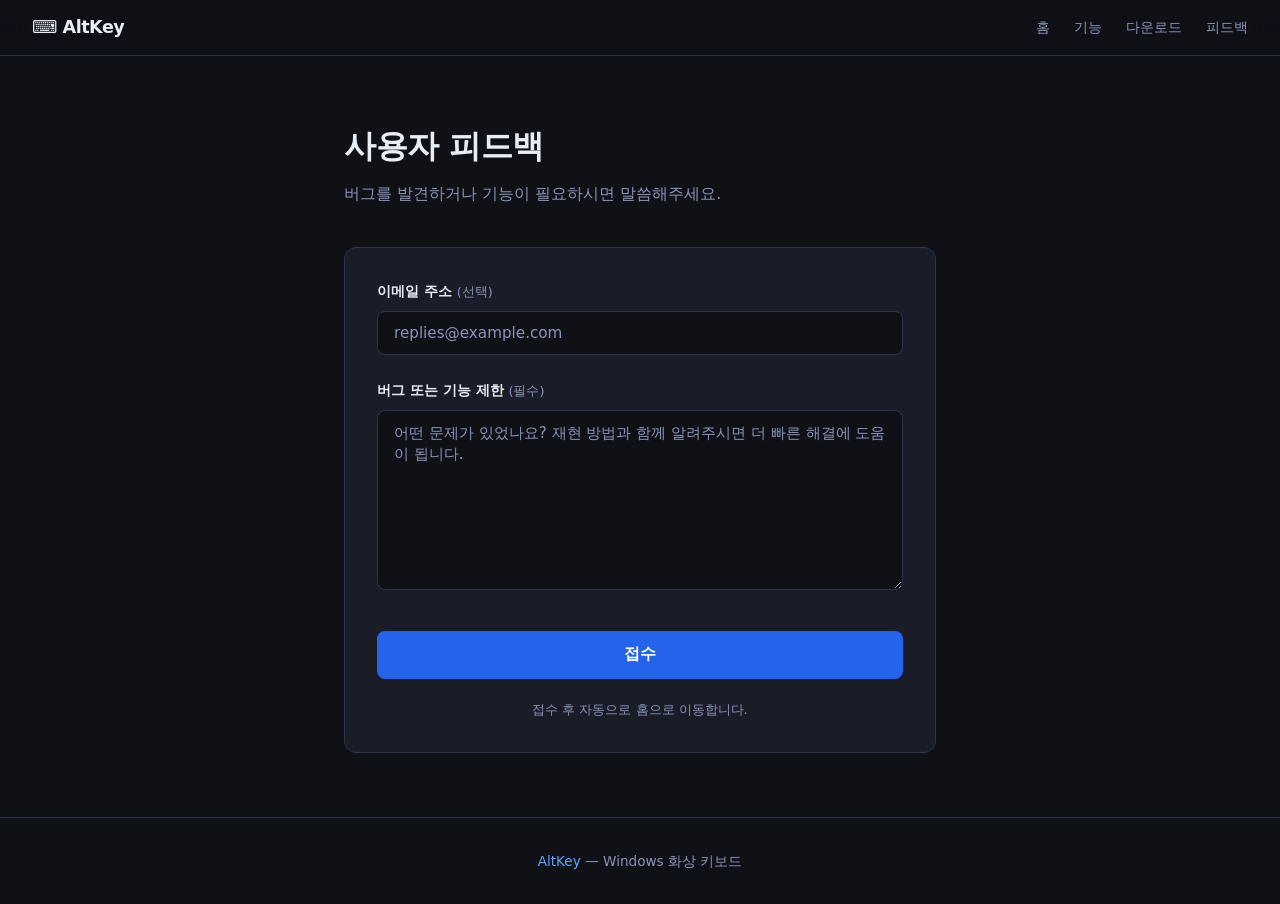
==== docs/feedback.html @ d1c34fd7 "feat: add documentation site and update gitignore to include project files" ====
<!DOCTYPE html>
<html lang="ko">

<head>
  <meta charset="UTF-8" />
  <meta name="viewport" content="width=device-width, initial-scale=1.0" />
  <title>사용자 피드백 — AltKey</title>
  <link rel="icon"
    href="data:image/svg+xml,<svg xmlns='http://www.w3.org/2000/svg' viewBox='0 0 100 100'><text y='.9em' font-size='90'>⌨</text></svg>">

  <style>
    :root {
      --bg: #0f1117;
      --surface: #1a1d27;
      --surface2: #21253a;
      --border: #2e334d;
      --accent: #2563eb;
      --accent-h: #3b7bff;
      --text: #e8ecf5;
      --text-muted: #8b93b8;
      --radius: 12px;
      --radius-sm: 8px;
    }

    *,
    *::before,
    *::after {
      box-sizing: border-box;
      margin: 0;
      padding: 0;
    }

    body {
      font-family: 'Pretendard', 'Apple SD Gothic Neo', 'Noto Sans KR', system-ui, sans-serif;
      background: var(--bg);
      color: var(--text);
      line-height: 1.65;
      min-height: 100vh;
    }

    nav {
      position: sticky;
      top: 0;
      z-index: 100;
      display: flex;
      align-items: center;
      justify-content: space-between;
      padding: 0 2rem;
      height: 56px;
      background: rgba(15, 17, 23, 0.82);
      backdrop-filter: blur(16px);
      border-bottom: 1px solid var(--border);
    }

    .nav-logo {
      font-size: 1.1rem;
      font-weight: 700;
      letter-spacing: -0.5px;
      color: var(--text);
      text-decoration: none;
    }

    .nav-links {
      display: flex;
      gap: 1.5rem;
    }

    .nav-links a {
      color: var(--text-muted);
      text-decoration: none;
      font-size: 0.9rem;
      transition: color 0.15s;
    }

    .nav-links a:hover {
      color: var(--text);
    }

    .container {
      max-width: 640px;
      margin: 0 auto;
      padding: 4rem 1.5rem;
    }

    .page-header {
      margin-bottom: 2.5rem;
    }

    .page-header h1 {
      font-size: 2rem;
      font-weight: 800;
      letter-spacing: -0.5px;
      margin-bottom: 0.5rem;
    }

    .page-header p {
      color: var(--text-muted);
      font-size: 1rem;
    }

    .form-card {
      background: var(--surface);
      border: 1px solid var(--border);
      border-radius: var(--radius);
      padding: 2rem;
    }

    .form-group {
      margin-bottom: 1.5rem;
    }

    .form-group:last-of-type {
      margin-bottom: 2rem;
    }

    label {
      display: block;
      font-size: 0.875rem;
      font-weight: 600;
      margin-bottom: 0.5rem;
      color: var(--text);
    }

    label .optional {
      font-weight: 400;
      color: var(--text-muted);
      font-size: 0.8rem;
    }

    input[type="email"],
    textarea {
      width: 100%;
      padding: 0.75rem 1rem;
      background: var(--bg);
      border: 1px solid var(--border);
      border-radius: var(--radius-sm);
      color: var(--text);
      font-size: 0.95rem;
      font-family: inherit;
      transition: border-color 0.15s, box-shadow 0.15s;
      resize: vertical;
    }

    input[type="email"]:focus,
    textarea:focus {
      outline: none;
      border-color: var(--accent);
      box-shadow: 0 0 0 3px rgba(37, 99, 235, 0.2);
    }

    textarea {
      min-height: 180px;
    }

    input[type="email"]::placeholder,
    textarea::placeholder {
      color: var(--text-muted);
    }

    .btn-submit {
      width: 100%;
      padding: 0.85rem 1.5rem;
      background: var(--accent);
      color: #fff;
      border: none;
      border-radius: var(--radius-sm);
      font-size: 1rem;
      font-weight: 600;
      cursor: pointer;
      transition: background 0.15s, transform 0.15s;
    }

    .btn-submit:hover {
      background: var(--accent-h);
      transform: translateY(-1px);
    }

    .btn-submit:active {
      transform: translateY(0);
    }

    .form-note {
      margin-top: 1.25rem;
      font-size: 0.8rem;
      color: var(--text-muted);
      text-align: center;
    }

    footer {
      border-top: 1px solid var(--border);
      padding: 2rem 1.5rem;
      text-align: center;
    }

    footer p {
      font-size: 0.85rem;
      color: var(--text-muted);
    }

    footer a {
      color: #60a5fa;
      text-decoration: none;
    }

    footer a:hover {
      text-decoration: underline;
    }

    @media (max-width: 640px) {
      .nav-links {
        display: none;
      }

      .container {
        padding: 2.5rem 1rem;
      }

      .form-card {
        padding: 1.5rem;
      }
    }
  </style>
</head>

<body>

  <nav>
    <a class="nav-logo" href="index.html">⌨ AltKey</a>
    <div class="nav-links">
      <a href="index.html">홈</a>
      <a href="index.html#features">기능</a>
      <a href="index.html#download">다운로드</a>
      <a href="feedback.html">피드백</a>
    </div>
  </nav>

  <div class="container">
    <div class="page-header">
      <h1>사용자 피드백</h1>
      <p>버그를 발견하거나 기능이 필요하시면 말씀해주세요.</p>
    </div>

    <div class="form-card">
      <form action="https://forminit.com/f/rqc5cwhzn1n" method="POST">
        <div class="form-group">
          <label for="email">이메일 주소 <span class="optional">(선택)</span></label>
          <input type="email" id="email" name="fi-sender-email" placeholder="replies@example.com" />
        </div>

        <div class="form-group">
          <label for="content">버그 또는 기능 제한 <span class="optional">(필수)</span></label>
          <textarea id="content" name="fi-text-content" placeholder="어떤 문제가 있었나요? 재현 방법과 함께 알려주시면 더 빠른 해결에 도움이 됩니다."
            required></textarea>
        </div>

        <button type="submit" class="btn-submit">접수</button>

        <p class="form-note">접수 후 자동으로 홈으로 이동합니다.</p>
      </form>
    </div>
  </div>

  <footer>
    <p><a href="index.html">AltKey</a> — Windows 화상 키보드</p>
  </footer>

</body>

</html>
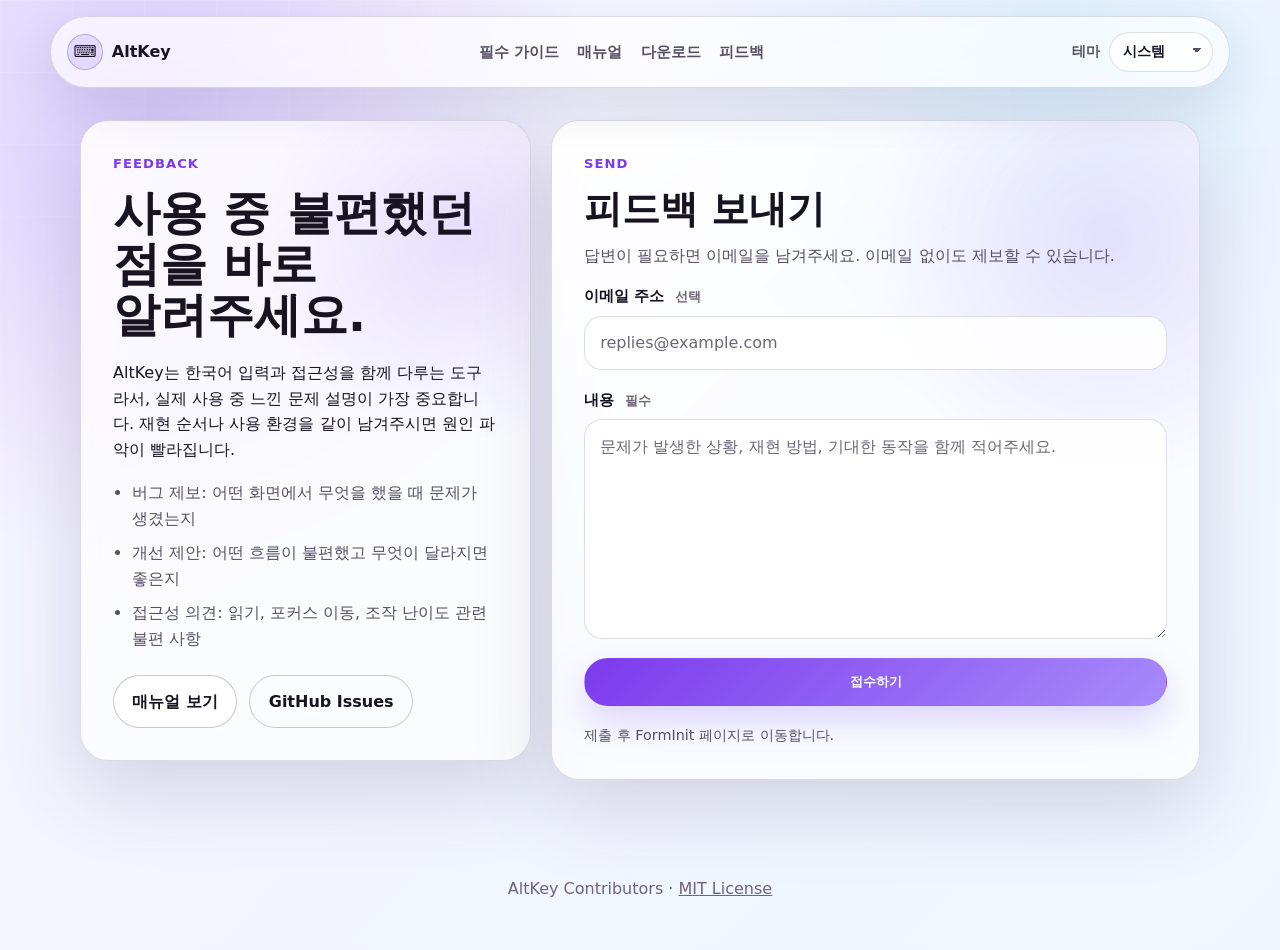
==== commit a53625cd: "refactor(docs): restructure feedback page with lighter theme and updated metadata" ====
--- a/docs/feedback.html
+++ b/docs/feedback.html
@@ -4,266 +4,96 @@
 <head>
   <meta charset="UTF-8" />
   <meta name="viewport" content="width=device-width, initial-scale=1.0" />
-  <title>사용자 피드백 — AltKey</title>
+  <meta name="theme-color" content="#f7f3ff" />
+  <title>사용자 피드백 | AltKey</title>
+  <meta name="description" content="AltKey 사용 중 발견한 버그, 개선 제안, 접근성 의견을 간단히 전달할 수 있는 피드백 페이지입니다." />
+  <meta property="og:title" content="사용자 피드백 | AltKey" />
+  <meta property="og:description" content="버그 제보, 개선 제안, 접근성 의견을 AltKey에 바로 전달할 수 있습니다." />
+  <meta property="og:type" content="website" />
   <link rel="icon"
     href="data:image/svg+xml,<svg xmlns='http://www.w3.org/2000/svg' viewBox='0 0 100 100'><text y='.9em' font-size='90'>⌨</text></svg>">
-
-  <style>
-    :root {
-      --bg: #0f1117;
-      --surface: #1a1d27;
-      --surface2: #21253a;
-      --border: #2e334d;
-      --accent: #2563eb;
-      --accent-h: #3b7bff;
-      --text: #e8ecf5;
-      --text-muted: #8b93b8;
-      --radius: 12px;
-      --radius-sm: 8px;
-    }
-
-    *,
-    *::before,
-    *::after {
-      box-sizing: border-box;
-      margin: 0;
-      padding: 0;
-    }
-
-    body {
-      font-family: 'Pretendard', 'Apple SD Gothic Neo', 'Noto Sans KR', system-ui, sans-serif;
-      background: var(--bg);
-      color: var(--text);
-      line-height: 1.65;
-      min-height: 100vh;
-    }
-
-    nav {
-      position: sticky;
-      top: 0;
-      z-index: 100;
-      display: flex;
-      align-items: center;
-      justify-content: space-between;
-      padding: 0 2rem;
-      height: 56px;
-      background: rgba(15, 17, 23, 0.82);
-      backdrop-filter: blur(16px);
-      border-bottom: 1px solid var(--border);
-    }
-
-    .nav-logo {
-      font-size: 1.1rem;
-      font-weight: 700;
-      letter-spacing: -0.5px;
-      color: var(--text);
-      text-decoration: none;
-    }
-
-    .nav-links {
-      display: flex;
-      gap: 1.5rem;
-    }
-
-    .nav-links a {
-      color: var(--text-muted);
-      text-decoration: none;
-      font-size: 0.9rem;
-      transition: color 0.15s;
-    }
-
-    .nav-links a:hover {
-      color: var(--text);
-    }
-
-    .container {
-      max-width: 640px;
-      margin: 0 auto;
-      padding: 4rem 1.5rem;
-    }
-
-    .page-header {
-      margin-bottom: 2.5rem;
-    }
-
-    .page-header h1 {
-      font-size: 2rem;
-      font-weight: 800;
-      letter-spacing: -0.5px;
-      margin-bottom: 0.5rem;
-    }
-
-    .page-header p {
-      color: var(--text-muted);
-      font-size: 1rem;
-    }
-
-    .form-card {
-      background: var(--surface);
-      border: 1px solid var(--border);
-      border-radius: var(--radius);
-      padding: 2rem;
-    }
-
-    .form-group {
-      margin-bottom: 1.5rem;
-    }
-
-    .form-group:last-of-type {
-      margin-bottom: 2rem;
-    }
-
-    label {
-      display: block;
-      font-size: 0.875rem;
-      font-weight: 600;
-      margin-bottom: 0.5rem;
-      color: var(--text);
-    }
-
-    label .optional {
-      font-weight: 400;
-      color: var(--text-muted);
-      font-size: 0.8rem;
-    }
-
-    input[type="email"],
-    textarea {
-      width: 100%;
-      padding: 0.75rem 1rem;
-      background: var(--bg);
-      border: 1px solid var(--border);
-      border-radius: var(--radius-sm);
-      color: var(--text);
-      font-size: 0.95rem;
-      font-family: inherit;
-      transition: border-color 0.15s, box-shadow 0.15s;
-      resize: vertical;
-    }
-
-    input[type="email"]:focus,
-    textarea:focus {
-      outline: none;
-      border-color: var(--accent);
-      box-shadow: 0 0 0 3px rgba(37, 99, 235, 0.2);
-    }
-
-    textarea {
-      min-height: 180px;
-    }
-
-    input[type="email"]::placeholder,
-    textarea::placeholder {
-      color: var(--text-muted);
-    }
-
-    .btn-submit {
-      width: 100%;
-      padding: 0.85rem 1.5rem;
-      background: var(--accent);
-      color: #fff;
-      border: none;
-      border-radius: var(--radius-sm);
-      font-size: 1rem;
-      font-weight: 600;
-      cursor: pointer;
-      transition: background 0.15s, transform 0.15s;
-    }
-
-    .btn-submit:hover {
-      background: var(--accent-h);
-      transform: translateY(-1px);
-    }
-
-    .btn-submit:active {
-      transform: translateY(0);
-    }
-
-    .form-note {
-      margin-top: 1.25rem;
-      font-size: 0.8rem;
-      color: var(--text-muted);
-      text-align: center;
-    }
-
-    footer {
-      border-top: 1px solid var(--border);
-      padding: 2rem 1.5rem;
-      text-align: center;
-    }
-
-    footer p {
-      font-size: 0.85rem;
-      color: var(--text-muted);
-    }
-
-    footer a {
-      color: #60a5fa;
-      text-decoration: none;
-    }
-
-    footer a:hover {
-      text-decoration: underline;
-    }
-
-    @media (max-width: 640px) {
-      .nav-links {
-        display: none;
-      }
-
-      .container {
-        padding: 2.5rem 1rem;
-      }
-
-      .form-card {
-        padding: 1.5rem;
-      }
-    }
-  </style>
+  <link rel="stylesheet" href="styles.css" />
 </head>
 
 <body>
+  <header class="site-header">
+    <a class="brand" href="index.html" aria-label="AltKey 소개 페이지">
+      <span class="brand-mark">⌨</span>
+      <span>AltKey</span>
+    </a>
 
-  <nav>
-    <a class="nav-logo" href="index.html">⌨ AltKey</a>
-    <div class="nav-links">
-      <a href="index.html">홈</a>
-      <a href="index.html#features">기능</a>
+    <nav class="top-nav" aria-label="주요 링크">
+      <a href="index.html#guide">필수 가이드</a>
+      <a href="index.html#manual">매뉴얼</a>
       <a href="index.html#download">다운로드</a>
-      <a href="feedback.html">피드백</a>
+      <a href="feedback.html" aria-current="page">피드백</a>
+    </nav>
+
+    <div class="theme-switcher">
+      <label for="theme-select">테마</label>
+      <select id="theme-select" class="theme-select" aria-label="페이지 테마 선택">
+        <option value="system">시스템</option>
+        <option value="light">라이트</option>
+        <option value="dark">다크</option>
+        <option value="high-contrast">고대비</option>
+      </select>
     </div>
-  </nav>
+  </header>
 
-  <div class="container">
-    <div class="page-header">
-      <h1>사용자 피드백</h1>
-      <p>버그를 발견하거나 기능이 필요하시면 말씀해주세요.</p>
-    </div>
+  <main class="subpage-main">
+    <section class="section-shell" aria-labelledby="feedback-title">
+      <div class="feedback-layout">
+        <article class="glass-panel feedback-intro">
+          <p class="eyebrow">Feedback</p>
+          <h1 id="feedback-title">사용 중 불편했던 점을 바로 알려주세요.</h1>
+          <p>
+            AltKey는 한국어 입력과 접근성을 함께 다루는 도구라서, 실제 사용 중 느낀 문제 설명이 가장 중요합니다.
+            재현 순서나 사용 환경을 같이 남겨주시면 원인 파악이 빨라집니다.
+          </p>
 
-    <div class="form-card">
-      <form action="https://forminit.com/f/rqc5cwhzn1n" method="POST">
-        <div class="form-group">
-          <label for="email">이메일 주소 <span class="optional">(선택)</span></label>
-          <input type="email" id="email" name="fi-sender-email" placeholder="replies@example.com" />
-        </div>
+          <ul class="feedback-list">
+            <li>버그 제보: 어떤 화면에서 무엇을 했을 때 문제가 생겼는지</li>
+            <li>개선 제안: 어떤 흐름이 불편했고 무엇이 달라지면 좋은지</li>
+            <li>접근성 의견: 읽기, 포커스 이동, 조작 난이도 관련 불편 사항</li>
+          </ul>
 
-        <div class="form-group">
-          <label for="content">버그 또는 기능 제한 <span class="optional">(필수)</span></label>
-          <textarea id="content" name="fi-text-content" placeholder="어떤 문제가 있었나요? 재현 방법과 함께 알려주시면 더 빠른 해결에 도움이 됩니다."
-            required></textarea>
-        </div>
+          <div class="page-link-row" aria-label="관련 페이지">
+            <a class="button secondary" href="index.html#manual">매뉴얼 보기</a>
+            <a class="button ghost" href="https://github.com/CrowKing63/AltKey/issues">GitHub Issues</a>
+          </div>
+        </article>
 
-        <button type="submit" class="btn-submit">접수</button>
+        <article class="glass-panel feedback-form-panel" aria-labelledby="feedback-form-title">
+          <p class="eyebrow">Send</p>
+          <h2 id="feedback-form-title">피드백 보내기</h2>
+          <p class="field-help">답변이 필요하면 이메일을 남겨주세요. 이메일 없이도 제보할 수 있습니다.</p>
 
-        <p class="form-note">접수 후 자동으로 홈으로 이동합니다.</p>
-      </form>
-    </div>
-  </div>
+          <form class="feedback-form" action="https://forminit.com/f/rqc5cwhzn1n" method="POST">
+            <div class="form-group">
+              <label class="field-label" for="email">이메일 주소 <span class="optional">선택</span></label>
+              <input class="text-input" type="email" id="email" name="fi-sender-email"
+                placeholder="replies@example.com" autocomplete="email" />
+            </div>
 
-  <footer>
-    <p><a href="index.html">AltKey</a> — Windows 화상 키보드</p>
+            <div class="form-group">
+              <label class="field-label" for="content">내용 <span class="required">필수</span></label>
+              <textarea class="text-input" id="content" name="fi-text-content"
+                placeholder="문제가 발생한 상황, 재현 방법, 기대한 동작을 함께 적어주세요." required></textarea>
+            </div>
+
+            <button type="submit" class="button primary">접수하기</button>
+            <p class="form-note">제출 후 FormInit 페이지로 이동합니다.</p>
+          </form>
+        </article>
+      </div>
+    </section>
+  </main>
+
+  <footer class="site-footer">
+    <p>AltKey Contributors · <a href="https://github.com/CrowKing63/AltKey/blob/main/LICENSE">MIT License</a></p>
   </footer>
 
+  <script src="main.js" defer></script>
 </body>
 
-</html>+</html>
--- a/docs/styles.css
+++ b/docs/styles.css
@@ -0,0 +1,701 @@
+:root {
+  --bg: #f7f3ff;
+  --bg-2: #eef7ff;
+  --surface: rgba(255, 255, 255, 0.68);
+  --surface-strong: rgba(255, 255, 255, 0.86);
+  --surface-fallback: #ffffff;
+  --border: rgba(87, 72, 119, 0.18);
+  --border-strong: rgba(95, 76, 142, 0.32);
+  --accent: #a78bfa;
+  --accent-strong: #7c3aed;
+  --accent-soft: rgba(167, 139, 250, 0.24);
+  --accent-glow: rgba(167, 139, 250, 0.36);
+  --text: #171321;
+  --text-muted: #574f63;
+  --text-subtle: #6d6578;
+  --shadow: 0 28px 80px rgba(65, 49, 96, 0.18);
+  --inner-light: rgba(255, 255, 255, 0.72);
+  --radius: 28px;
+  --radius-sm: 18px;
+  color-scheme: light;
+}
+
+:root[data-theme="dark"] {
+  --bg: #071818;
+  --bg-2: #0d1f28;
+  --surface: rgba(9, 31, 34, 0.68);
+  --surface-strong: rgba(14, 45, 48, 0.84);
+  --surface-fallback: #0b2023;
+  --border: rgba(99, 255, 225, 0.16);
+  --border-strong: rgba(94, 234, 212, 0.36);
+  --accent: #5eead4;
+  --accent-strong: #2dd4bf;
+  --accent-soft: rgba(45, 212, 191, 0.18);
+  --accent-glow: rgba(45, 212, 191, 0.28);
+  --text: #f0fffb;
+  --text-muted: #b9d8d5;
+  --text-subtle: #91b9b5;
+  --shadow: 0 30px 90px rgba(0, 0, 0, 0.42);
+  --inner-light: rgba(255, 255, 255, 0.15);
+  color-scheme: dark;
+}
+
+:root[data-theme="high-contrast"] {
+  --bg: #000000;
+  --bg-2: #000000;
+  --surface: #000000;
+  --surface-strong: #000000;
+  --surface-fallback: #000000;
+  --border: #ffffff;
+  --border-strong: #fff86b;
+  --accent: #fff86b;
+  --accent-strong: #fff200;
+  --accent-soft: #222200;
+  --accent-glow: transparent;
+  --text: #ffffff;
+  --text-muted: #ffffff;
+  --text-subtle: #f5f5f5;
+  --shadow: none;
+  --inner-light: transparent;
+  --radius: 14px;
+  --radius-sm: 10px;
+  color-scheme: dark;
+}
+
+*,
+*::before,
+*::after {
+  box-sizing: border-box;
+}
+
+html {
+  scroll-behavior: smooth;
+}
+
+body {
+  min-height: 100vh;
+  margin: 0;
+  font-family: "Pretendard", "Apple SD Gothic Neo", "Noto Sans KR", "Malgun Gothic", system-ui, sans-serif;
+  color: var(--text);
+  background:
+    radial-gradient(circle at 12% 12%, var(--accent-glow), transparent 28rem),
+    radial-gradient(circle at 82% 8%, rgba(125, 211, 252, 0.18), transparent 24rem),
+    linear-gradient(135deg, var(--bg) 0%, var(--bg-2) 100%);
+  line-height: 1.6;
+}
+
+body::before {
+  position: fixed;
+  inset: 0;
+  z-index: -1;
+  pointer-events: none;
+  content: "";
+  background-image:
+    linear-gradient(rgba(255, 255, 255, 0.18) 1px, transparent 1px),
+    linear-gradient(90deg, rgba(255, 255, 255, 0.14) 1px, transparent 1px);
+  background-size: 72px 72px;
+  mask-image: linear-gradient(to bottom, rgba(0, 0, 0, 0.7), transparent 72%);
+}
+
+a {
+  color: inherit;
+}
+
+img {
+  display: block;
+  max-width: 100%;
+}
+
+.site-header {
+  position: sticky;
+  top: 0;
+  z-index: 20;
+  display: grid;
+  grid-template-columns: auto 1fr auto;
+  gap: 1rem;
+  align-items: center;
+  width: min(1180px, calc(100% - 32px));
+  min-height: 72px;
+  margin: 16px auto 0;
+  padding: 0.75rem 1rem;
+  border: 1px solid var(--border);
+  border-radius: 999px;
+  background: var(--surface);
+  box-shadow: 0 18px 50px rgba(31, 27, 45, 0.1);
+}
+
+.brand,
+.top-nav,
+.theme-switcher,
+.hero-actions,
+.download-actions,
+.manual-links {
+  display: flex;
+  align-items: center;
+}
+
+.brand {
+  gap: 0.55rem;
+  min-width: max-content;
+  font-weight: 800;
+  text-decoration: none;
+}
+
+.brand-mark {
+  display: grid;
+  width: 2.25rem;
+  height: 2.25rem;
+  place-items: center;
+  border: 1px solid var(--border-strong);
+  border-radius: 50%;
+  background: var(--accent-soft);
+}
+
+.top-nav {
+  justify-content: center;
+  gap: 1.15rem;
+}
+
+.top-nav a {
+  color: var(--text-muted);
+  font-size: 0.94rem;
+  font-weight: 700;
+  text-decoration: none;
+}
+
+.top-nav a:hover,
+.top-nav a:focus-visible {
+  color: var(--text);
+}
+
+.theme-switcher {
+  gap: 0.55rem;
+  color: var(--text-muted);
+  font-size: 0.85rem;
+  font-weight: 700;
+}
+
+.theme-select {
+  min-width: 104px;
+  padding: 0.48rem 2rem 0.48rem 0.8rem;
+  border: 1px solid var(--border);
+  border-radius: 999px;
+  appearance: none;
+  color: var(--text);
+  background:
+    linear-gradient(45deg, transparent 50%, var(--text-muted) 50%),
+    linear-gradient(135deg, var(--text-muted) 50%, transparent 50%),
+    var(--surface-strong);
+  background-position:
+    calc(100% - 15px) calc(50% - 2px),
+    calc(100% - 10px) calc(50% - 2px),
+    0 0;
+  background-repeat: no-repeat;
+  background-size: 5px 5px, 5px 5px, auto;
+  font: inherit;
+}
+
+.section-shell {
+  width: min(1120px, calc(100% - 32px));
+  margin: 0 auto;
+}
+
+.hero {
+  display: grid;
+  grid-template-columns: minmax(0, 0.82fr) minmax(420px, 1.18fr);
+  gap: 2.5rem;
+  align-items: center;
+  padding: clamp(3.5rem, 7vw, 6rem) 0 4rem;
+}
+
+.hero-copy {
+  max-width: 620px;
+}
+
+.eyebrow {
+  margin: 0 0 0.8rem;
+  color: var(--accent-strong);
+  font-size: 0.82rem;
+  font-weight: 900;
+  letter-spacing: 0.08em;
+  text-transform: uppercase;
+}
+
+h1,
+h2,
+h3,
+p {
+  margin-top: 0;
+}
+
+h1,
+h2,
+h3,
+.eyebrow,
+.button,
+.top-nav a {
+  word-break: keep-all;
+  overflow-wrap: normal;
+}
+
+h1 {
+  margin-bottom: 1.25rem;
+  font-size: clamp(2.15rem, 3.7vw, 3.8rem);
+  line-height: 1.08;
+  letter-spacing: 0;
+}
+
+h2 {
+  margin-bottom: 0.8rem;
+  font-size: clamp(1.8rem, 3vw, 3rem);
+  line-height: 1.12;
+  letter-spacing: 0;
+}
+
+h3 {
+  margin-bottom: 0.55rem;
+  font-size: 1.15rem;
+}
+
+.hero-lead {
+  max-width: 34rem;
+  margin-bottom: 1.8rem;
+  color: var(--text-muted);
+  font-size: 1.08rem;
+}
+
+.hero-actions,
+.download-actions {
+  flex-wrap: wrap;
+  gap: 0.8rem;
+}
+
+.button {
+  display: inline-flex;
+  align-items: center;
+  justify-content: center;
+  min-height: 48px;
+  padding: 0.78rem 1.15rem;
+  border: 1px solid var(--border-strong);
+  border-radius: 999px;
+  font-weight: 850;
+  text-decoration: none;
+}
+
+.button.primary {
+  color: #ffffff;
+  background: linear-gradient(135deg, var(--accent-strong), var(--accent));
+  border-color: transparent;
+  box-shadow: 0 16px 36px var(--accent-glow);
+}
+
+:root[data-theme="high-contrast"] .button.primary {
+  color: #000000;
+  background: var(--accent);
+  box-shadow: none;
+}
+
+.button.secondary,
+.button.ghost {
+  color: var(--text);
+  background: var(--surface-strong);
+}
+
+.button.ghost {
+  background: transparent;
+}
+
+.glass-panel {
+  position: relative;
+  overflow: hidden;
+  border: 1px solid var(--border);
+  border-radius: var(--radius);
+  background: var(--surface-fallback);
+  box-shadow: var(--shadow);
+}
+
+@supports ((backdrop-filter: blur(22px)) or (-webkit-backdrop-filter: blur(22px))) {
+  .site-header,
+  .glass-panel {
+    background: var(--surface);
+    -webkit-backdrop-filter: blur(24px) saturate(1.45);
+    backdrop-filter: blur(24px) saturate(1.45);
+  }
+}
+
+.glass-panel::before {
+  position: absolute;
+  inset: 0;
+  z-index: 0;
+  pointer-events: none;
+  content: "";
+  background:
+    linear-gradient(135deg, var(--inner-light), transparent 42%),
+    radial-gradient(circle at 86% 18%, var(--accent-soft), transparent 32%);
+}
+
+.glass-panel > * {
+  position: relative;
+  z-index: 1;
+}
+
+.hero-visual {
+  margin: 0;
+  padding: 1rem;
+}
+
+.hero-visual img,
+.screenshot-card img {
+  width: 100%;
+  height: auto;
+  border-radius: calc(var(--radius) - 12px);
+  object-fit: contain;
+}
+
+figcaption {
+  margin-top: 0.75rem;
+  color: var(--text-subtle);
+  font-size: 0.92rem;
+  font-weight: 700;
+}
+
+.quick-guide,
+.showcase,
+.video-section,
+.manual,
+.download {
+  padding: 3.25rem 0;
+}
+
+.section-heading {
+  max-width: 640px;
+  margin-bottom: 1.35rem;
+}
+
+.section-heading p:last-child,
+.manual-panel p,
+.download-panel p {
+  color: var(--text-muted);
+}
+
+.guide-grid {
+  display: grid;
+  grid-template-columns: repeat(3, minmax(0, 1fr));
+  gap: 1rem;
+}
+
+.guide-card {
+  min-height: 220px;
+  padding: 1.35rem;
+}
+
+.step-number {
+  display: grid;
+  width: 2.4rem;
+  height: 2.4rem;
+  margin-bottom: 1.2rem;
+  place-items: center;
+  border: 1px solid var(--border-strong);
+  border-radius: 50%;
+  color: var(--accent-strong);
+  background: var(--accent-soft);
+  font-weight: 900;
+}
+
+.guide-card p,
+.download-panel p,
+.manual-panel p {
+  margin-bottom: 0;
+}
+
+.showcase-grid {
+  display: grid;
+  grid-template-columns: repeat(2, minmax(0, 1fr));
+  gap: 1.25rem;
+}
+
+.screenshot-card {
+  display: grid;
+  grid-template-rows: minmax(360px, 1fr) auto;
+  margin: 0;
+  padding: 1.15rem;
+}
+
+.screenshot-card.wide-screen {
+  grid-column: 1 / -1;
+  grid-template-rows: auto auto;
+}
+
+.screenshot-card img {
+  width: 100%;
+  height: 360px;
+  background: var(--surface-strong);
+  object-fit: contain;
+  object-position: top center;
+}
+
+.screenshot-card.wide-screen img {
+  height: auto;
+}
+
+.video-frame {
+  padding: 1rem;
+}
+
+.video-frame iframe {
+  display: block;
+  width: 100%;
+  aspect-ratio: 16 / 9;
+  border: 0;
+  border-radius: calc(var(--radius) - 12px);
+  background: #000000;
+}
+
+.manual-panel,
+.download-panel {
+  padding: clamp(1.5rem, 4vw, 3rem);
+}
+
+.subpage-main {
+  padding: 2rem 0 4rem;
+}
+
+.feedback-layout {
+  display: grid;
+  grid-template-columns: minmax(0, 0.82fr) minmax(0, 1.18fr);
+  gap: 1.25rem;
+  align-items: start;
+}
+
+.feedback-intro,
+.feedback-form-panel {
+  padding: clamp(1.4rem, 3vw, 2rem);
+}
+
+.feedback-intro p:last-child,
+.feedback-form-panel p:last-child,
+.field-help,
+.form-note {
+  color: var(--text-muted);
+}
+
+.feedback-list {
+  margin: 1.1rem 0 0;
+  padding-left: 1.2rem;
+  color: var(--text-muted);
+}
+
+.feedback-list li + li {
+  margin-top: 0.55rem;
+}
+
+.page-link-row {
+  display: flex;
+  flex-wrap: wrap;
+  gap: 0.75rem;
+  margin-top: 1.5rem;
+}
+
+.feedback-form {
+  display: grid;
+  gap: 1.15rem;
+}
+
+.form-group {
+  display: grid;
+  gap: 0.45rem;
+}
+
+.field-label {
+  font-size: 0.95rem;
+  font-weight: 800;
+}
+
+.field-label .optional,
+.field-label .required {
+  margin-left: 0.35rem;
+  font-size: 0.82rem;
+  font-weight: 700;
+  color: var(--text-subtle);
+}
+
+.text-input {
+  width: 100%;
+  min-height: 48px;
+  padding: 0.82rem 0.95rem;
+  border: 1px solid var(--border);
+  border-radius: var(--radius-sm);
+  color: var(--text);
+  background: var(--surface-strong);
+  font: inherit;
+}
+
+textarea.text-input {
+  min-height: 220px;
+  resize: vertical;
+}
+
+.text-input::placeholder {
+  color: var(--text-subtle);
+}
+
+.text-input:focus-visible {
+  outline-offset: 1px;
+}
+
+.form-note {
+  margin: 0;
+  font-size: 0.9rem;
+}
+
+.manual-panel {
+  display: grid;
+  grid-template-columns: minmax(0, 0.75fr) minmax(420px, 1.25fr);
+  gap: 2rem;
+  align-items: center;
+}
+
+.manual-links {
+  display: grid;
+  grid-template-columns: repeat(3, minmax(0, 1fr));
+  gap: 0.55rem;
+}
+
+.manual-links a {
+  display: inline-flex;
+  align-items: center;
+  justify-content: center;
+  min-height: 38px;
+  padding: 0.48rem 0.72rem;
+  border: 1px solid var(--border);
+  border-radius: 14px;
+  color: var(--text);
+  background: var(--surface-strong);
+  font-size: 0.9rem;
+  font-weight: 800;
+  line-height: 1.2;
+  text-align: center;
+  text-decoration: none;
+}
+
+.download-panel {
+  text-align: center;
+}
+
+.download-actions {
+  justify-content: center;
+  margin-top: 1.4rem;
+}
+
+.site-footer {
+  width: min(1120px, calc(100% - 32px));
+  margin: 0 auto;
+  padding: 2rem 0 3rem;
+  color: var(--text-subtle);
+  text-align: center;
+}
+
+.site-footer p {
+  margin: 0;
+}
+
+:focus-visible {
+  outline: 3px solid var(--accent-strong);
+  outline-offset: 3px;
+}
+
+:root[data-theme="high-contrast"] body {
+  background: #000000;
+}
+
+:root[data-theme="high-contrast"] body::before,
+:root[data-theme="high-contrast"] .glass-panel::before {
+  display: none;
+}
+
+:root[data-theme="high-contrast"] .site-header,
+:root[data-theme="high-contrast"] .glass-panel,
+:root[data-theme="high-contrast"] .button,
+:root[data-theme="high-contrast"] .manual-links a,
+:root[data-theme="high-contrast"] .theme-select {
+  border-width: 2px;
+  box-shadow: none;
+}
+
+@media (max-width: 920px) {
+  .site-header {
+    grid-template-columns: 1fr;
+    justify-items: stretch;
+    border-radius: 26px;
+  }
+
+  .top-nav,
+  .theme-switcher {
+    justify-content: flex-start;
+    flex-wrap: wrap;
+  }
+
+  .hero,
+  .manual-panel,
+  .feedback-layout {
+    grid-template-columns: 1fr;
+  }
+
+  .hero {
+    padding-top: 3rem;
+  }
+
+  .guide-grid,
+  .showcase-grid {
+    grid-template-columns: 1fr;
+  }
+
+  .screenshot-card img {
+    height: auto;
+    object-fit: contain;
+  }
+}
+
+@media (max-width: 560px) {
+  .section-shell,
+  .site-header,
+  .site-footer {
+    width: min(100% - 24px, 1120px);
+  }
+
+  .top-nav {
+    gap: 0.75rem;
+  }
+
+  .top-nav a {
+    font-size: 0.88rem;
+  }
+
+  h1 {
+    font-size: 1.9rem;
+  }
+
+  .button {
+    width: 100%;
+  }
+
+  .hero-actions,
+  .download-actions {
+    align-items: stretch;
+  }
+
+  .manual-links {
+    grid-template-columns: repeat(2, minmax(0, 1fr));
+  }
+}
+
+@media (prefers-reduced-motion: reduce) {
+  *,
+  *::before,
+  *::after {
+    scroll-behavior: auto !important;
+    transition-duration: 0.01ms !important;
+    animation-duration: 0.01ms !important;
+    animation-iteration-count: 1 !important;
+  }
+}
